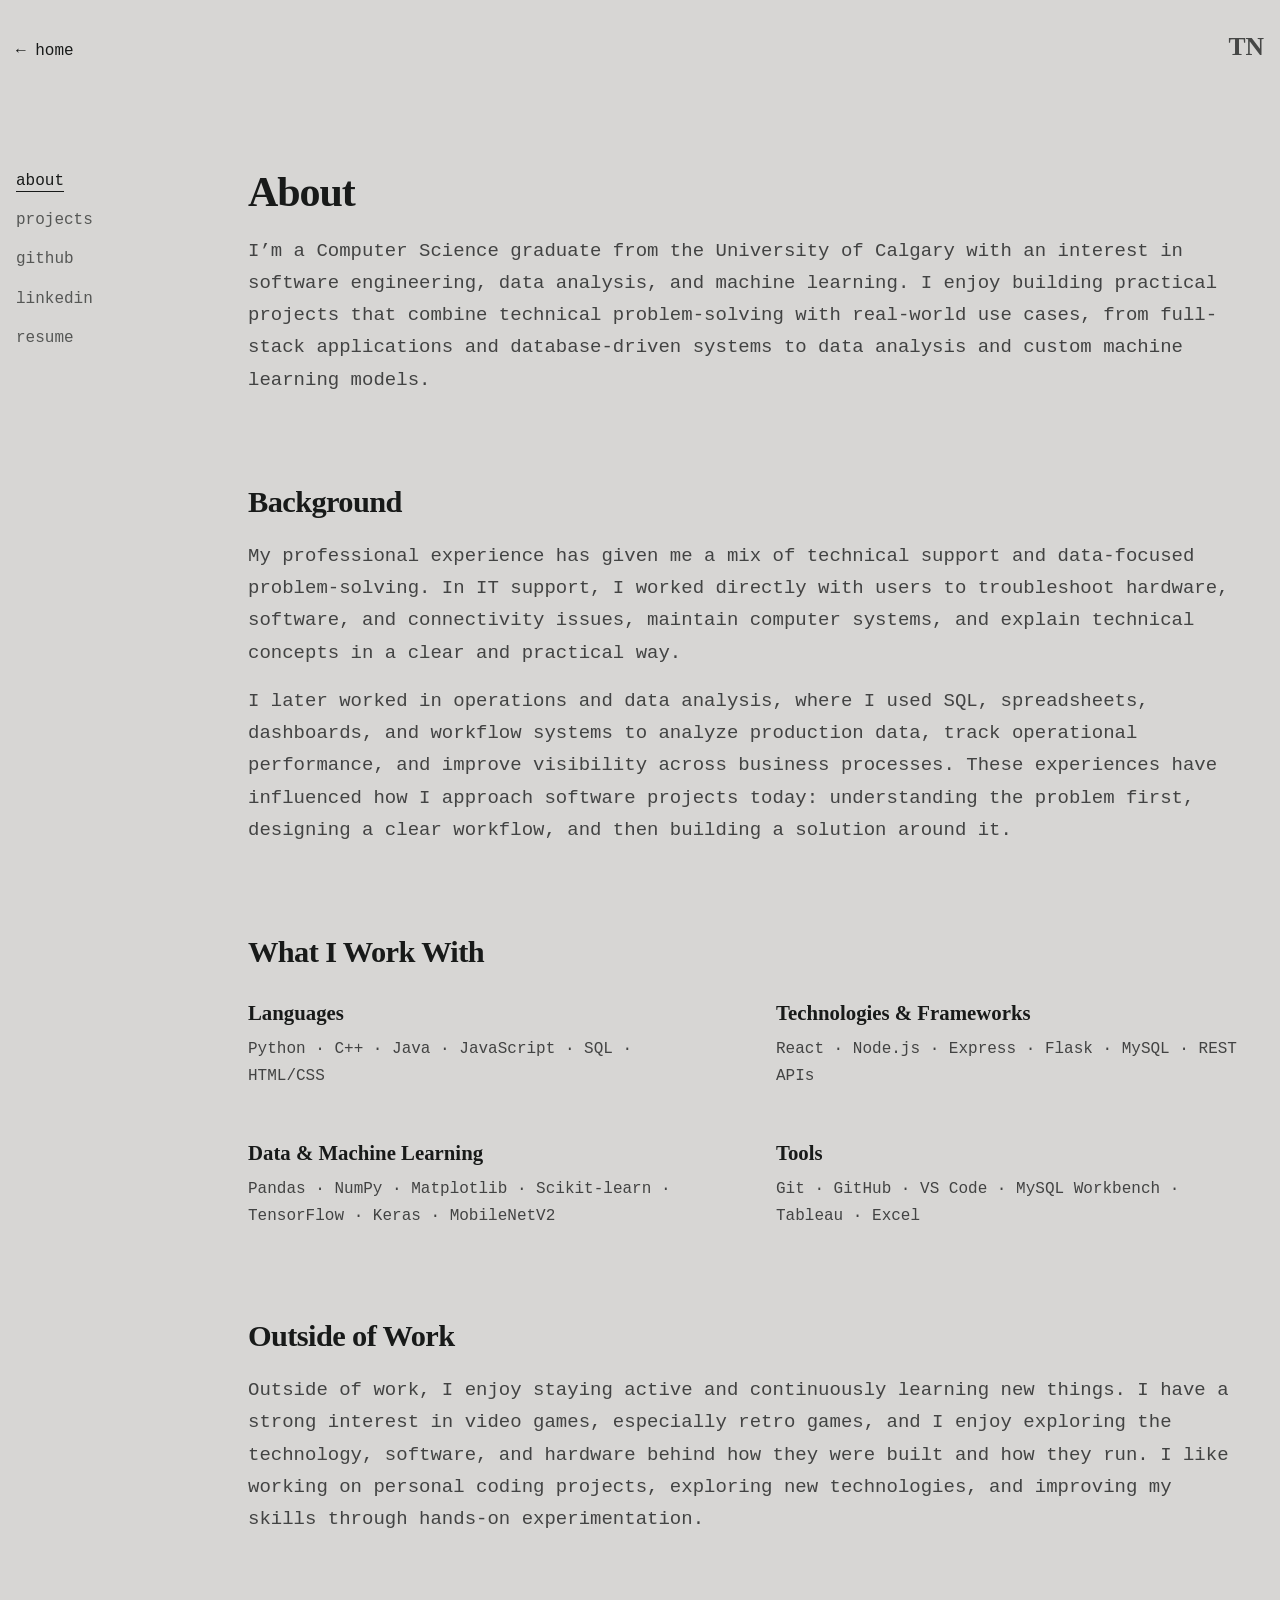
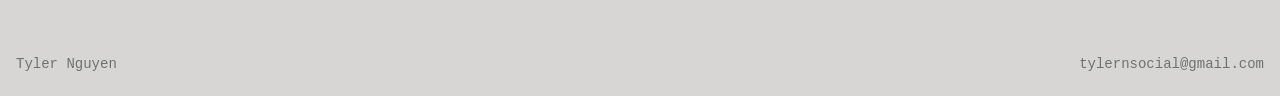
==== about.html @ 8c2e56aa "Add About page and styles for professional background and skills" ====
<!doctype html>
<html lang="en">
  <head>
    <meta charset="utf-8">
    <meta name="viewport" content="width=device-width, initial-scale=1">
    <meta
      name="description"
      content="About Tyler Nguyen, a Computer Science graduate interested in software engineering, data analysis, and machine learning."
    >
    <title>About | Tyler Nguyen</title>
    <link rel="icon" href="assets/favicon.png" type="image/png">
    <link rel="stylesheet" href="styles.css">
    <link rel="stylesheet" href="projects.css">
    <link rel="stylesheet" href="about.css">
  </head>
  <body class="projects-page about-page">
    <header class="projects-header">
      <a class="home-link" href="index.html" aria-label="Return to the portfolio home page">
        <span aria-hidden="true">&larr;</span> Home
      </a>
      <span class="projects-monogram" aria-hidden="true">TN</span>
    </header>

    <div class="projects-layout">
      <aside class="projects-nav" aria-label="Portfolio navigation">
        <nav>
          <a href="about.html" aria-current="page">about</a>
          <a href="projects.html">projects</a>
          <a href="https://github.com/tylernsocial" target="_blank" rel="noopener noreferrer">github</a>
          <a href="https://www.linkedin.com/in/tyler-nguyen47/" target="_blank" rel="noopener noreferrer">linkedin</a>
          <a href="#">resume</a>
        </nav>
      </aside>

      <main class="projects-main about-main">
        <article class="about-content">
          <section class="about-section about-section--intro" aria-labelledby="about-title">
            <h1 id="about-title">About</h1>
            <p class="about-lede">
              I’m a Computer Science graduate from the University of Calgary with an interest in software engineering, data analysis, and machine learning. I enjoy building practical projects that combine technical problem-solving with real-world use cases, from full-stack applications and database-driven systems to data analysis and custom machine learning models.
            </p>
          </section>

          <section class="about-section" aria-labelledby="background-title">
            <h2 id="background-title">Background</h2>
            <p>
              My professional experience has given me a mix of technical support and data-focused problem-solving. In IT support, I worked directly with users to troubleshoot hardware, software, and connectivity issues, maintain computer systems, and explain technical concepts in a clear and practical way.
            </p>
            <p>
              I later worked in operations and data analysis, where I used SQL, spreadsheets, dashboards, and workflow systems to analyze production data, track operational performance, and improve visibility across business processes. These experiences have influenced how I approach software projects today: understanding the problem first, designing a clear workflow, and then building a solution around it.
            </p>
          </section>

          <section class="about-section" aria-labelledby="skills-title">
            <h2 id="skills-title">What I Work With</h2>
            <dl class="about-skills">
              <div class="about-skill-group">
                <dt>Languages</dt>
                <dd>Python <span aria-hidden="true">&middot;</span> C++ <span aria-hidden="true">&middot;</span> Java <span aria-hidden="true">&middot;</span> JavaScript <span aria-hidden="true">&middot;</span> SQL <span aria-hidden="true">&middot;</span> HTML/CSS</dd>
              </div>

              <div class="about-skill-group">
                <dt>Technologies &amp; Frameworks</dt>
                <dd>React <span aria-hidden="true">&middot;</span> Node.js <span aria-hidden="true">&middot;</span> Express <span aria-hidden="true">&middot;</span> Flask <span aria-hidden="true">&middot;</span> MySQL <span aria-hidden="true">&middot;</span> REST APIs</dd>
              </div>

              <div class="about-skill-group">
                <dt>Data &amp; Machine Learning</dt>
                <dd>Pandas <span aria-hidden="true">&middot;</span> NumPy <span aria-hidden="true">&middot;</span> Matplotlib <span aria-hidden="true">&middot;</span> Scikit-learn <span aria-hidden="true">&middot;</span> TensorFlow <span aria-hidden="true">&middot;</span> Keras <span aria-hidden="true">&middot;</span> MobileNetV2</dd>
              </div>

              <div class="about-skill-group">
                <dt>Tools</dt>
                <dd>Git <span aria-hidden="true">&middot;</span> GitHub <span aria-hidden="true">&middot;</span> VS Code <span aria-hidden="true">&middot;</span> MySQL Workbench <span aria-hidden="true">&middot;</span> Tableau <span aria-hidden="true">&middot;</span> Excel</dd>
              </div>
            </dl>
          </section>

          <section class="about-section" aria-labelledby="outside-work-title">
            <h2 id="outside-work-title">Outside of Work</h2>
            <p>
              Outside of work, I enjoy staying active and continuously learning new things. I have a strong interest in video games, especially retro games, and I enjoy exploring the technology, software, and hardware behind how they were built and how they run. I like working on personal coding projects, exploring new technologies, and improving my skills through hands-on experimentation.
            </p>
          </section>
        </article>
      </main>
    </div>

    <footer class="projects-footer">
      <span>Tyler Nguyen</span>
      <a href="mailto:tylernsocial@gmail.com">tylernsocial@gmail.com</a>
    </footer>
  </body>
</html>
---- styles.css ----
:root {
  color-scheme: light;
  --paper: #d7d6d4;
  --ink: #181a19;
  --muted: #6e726f;
  --line: rgb(24 26 25 / 16%);
  --accent: #000000;
  --accent-soft: #dce5df;
  --sans: Inter, ui-sans-serif, system-ui, -apple-system, BlinkMacSystemFont, "Segoe UI", sans-serif;
  --mono: "Courier New", Courier, "SFMono-Regular", Consolas, "Liberation Mono", monospace;
}

* {
  box-sizing: border-box;
}

html {
  scroll-behavior: smooth;
}

body {
  margin: 0;
  background: var(--paper);
  color: var(--ink);
  font-family: var(--sans);
}

a {
  color: inherit;
  text-decoration: none;
}

.portfolio-content {
  display: flex;
  flex-direction: column;
  min-height: 100vh;
  opacity: 0;
  position: relative;
  overflow: hidden;
}

.portfolio-content::before {
  content: "";
  position: fixed;
  inset: 0;
  pointer-events: none;
  background:
    linear-gradient(90deg, rgb(255 255 255 / 14%) 1px, transparent 1px),
    linear-gradient(rgb(255 255 255 / 12%) 1px, transparent 1px);
  background-size: 8rem 8rem;
  opacity: 0.22;
}

.portfolio-content--visible {
  opacity: 1;
  transition: opacity 500ms ease-out 150ms;
}

main {
  display: flex;
  flex: 1;
  align-items: center;
  justify-content: center;
  width: min(100%, calc(100% - 2rem));
  min-height: 100vh;
  margin-inline: auto;
  padding: clamp(2rem, 5vw, 4rem) 0;
}

.lanyard-scene {
  position: relative;
  display: flex;
  justify-content: center;
  width: min(100%, 23rem);
}

.badge-holder {
  position: relative;
  z-index: 2;
  width: min(100%, 19.5rem);
  min-height: auto;
  padding: 1.22rem;
  border: 1px solid rgb(24 26 25 / 9%);
  border-radius: 9px;
  background: rgb(218 218 216 / 62%);
  
}

.badge-holder::before {
  content: "";
  position: absolute;
  inset: 0.55rem;
  border: 1px solid rgb(24 26 25 / 6%);
  border-radius: 12px;
  background: rgb(228 228 226 / 30%);
  pointer-events: none;
}

.badge-card {
  position: relative;
  z-index: 1;
  display: flex;
  flex-direction: column;
  min-height: auto;
}

h1,
h2,
p {
  overflow-wrap: anywhere;
}

h1 {
  margin: 0;
}

.badge-name {
  color: rgb(24 26 25 / 78%);
  font-family: Georgia, "Times New Roman", serif;
  font-size: clamp(1.85rem, 6vw, 2.35rem);
  font-weight: 600;
  letter-spacing: 0;
  line-height: 0.98;
  margin-top: 0.7rem;
}

.id-photo {
  display: grid;
  place-items: center;
  width: 100%;
  border-radius: 6px;
  background: rgb(238 238 236 / 58%);
  box-shadow: inset 0 0 0 1px rgb(255 255 255 / 17%);
  overflow: hidden;
}

.id-photo img {
  display: block;
  width: 100%;
  height: auto;
}

.badge-links {
  display: flex;
  flex-wrap: wrap;
  gap: 0.2rem 0.65rem;
  margin-top: 0.55rem;
  font-family: var(--mono);
  font-size: 0.72rem;
  line-height: 1.25;
  text-transform: lowercase;
}

.badge-links a {
  display: inline-block;
  padding: 0;
  color: var(--ink);
  transition: color 140ms ease;
}

.badge-links a:last-child {
  flex-basis: 100%;
}

.badge-links a:hover,
.badge-links a:focus-visible {
  color: var(--accent);
  text-decoration: underline;
  text-underline-offset: 0.12em;
  outline: none;
}

.badge-footer {
  display: flex;
  align-items: baseline;
  justify-content: space-between;
  gap: 1rem;
  margin-top: 1.85rem;
  padding-top: 0;
}

.badge-brand {
  flex: 0 0 auto;
  color: rgb(24 26 25 / 76%);
  font-family: Georgia, "Times New Roman", serif;
  font-size: 1.85rem;
  font-weight: 600;
  letter-spacing: 0.03em;
  line-height: 1;
}

.badge-email {
  min-width: 0;
  color: rgb(24 26 25 / 64%);
  font-family: var(--mono);
  font-size: 0.72rem;
  line-height: 1.2;
  overflow-wrap: anywhere;
  text-align: right;
}

.badge-email:hover,
.badge-email:focus-visible {
  color: var(--accent);
  text-decoration: underline;
  text-underline-offset: 0.12em;
  outline: none;
}

@media (max-width: 760px) {
  main {
    width: min(100% - 1.5rem, 26rem);
  }

  .lanyard-scene {
    width: 100%;
  }

  .badge-holder {
    width: min(100%, 18.5rem);
    padding: 1.05rem;
  }

  .badge-name {
    font-size: clamp(1.8rem, 8vw, 2.25rem);
  }

  .badge-footer {
    gap: 0.75rem;
  }

  .badge-email {
    font-size: 0.66rem;
  }
}

@media (max-height: 680px) and (min-width: 761px) {
  main {
    align-items: start;
  }

  .lanyard-scene {
    transform: scale(0.88);
    transform-origin: top center;
  }
}

@media (prefers-reduced-motion: reduce) {
  html {
    scroll-behavior: auto;
  }

  .portfolio-content--visible,
  .badge-links a,
  .badge-email {
    transition-duration: 1ms;
  }
}
---- projects.css ----
.projects-page {
  min-height: 100vh;
  background: var(--paper);
  font-family: var(--mono);
}

.projects-header,
.projects-footer,
.projects-layout {
  width: min(100% - 2rem, 78rem);
  margin-inline: auto;
}

.projects-header {
  display: flex;
  align-items: baseline;
  justify-content: space-between;
  padding-block: clamp(1.25rem, 3vw, 2rem);
}

.home-link,
.projects-footer,
.project-category,
.technology-list,
.project-links,
.gallery-item figcaption {
  font-family: var(--mono);
}

.home-link {
  font-size: clamp(0.9375rem, 1.3vw, 1rem);
  text-transform: lowercase;
}

.home-link:hover,
.home-link:focus-visible,
.projects-footer a:hover,
.projects-footer a:focus-visible {
  text-decoration: underline;
  text-underline-offset: 0.18em;
}

.home-link:focus-visible,
.projects-footer a:focus-visible,
.project-links a:focus-visible,
.gallery-button:focus-visible,
.lightbox button:focus-visible {
  outline: 2px solid var(--ink);
  outline-offset: 4px;
}

.projects-monogram {
  color: rgb(24 26 25 / 76%);
  font-family: Georgia, "Times New Roman", serif;
  font-size: 1.6rem;
  font-weight: 600;
}

.projects-layout {
  display: grid;
  grid-template-columns: 10.5rem minmax(0, 1fr);
  gap: clamp(2.5rem, 5vw, 5rem);
}

.projects-nav {
  position: sticky;
  top: 2rem;
  align-self: start;
  padding-top: clamp(2.75rem, 6vw, 4.75rem);
}

.projects-nav nav {
  display: flex;
  flex-direction: column;
  align-items: flex-start;
  gap: 1rem;
}

.projects-nav a {
  color: rgb(24 26 25 / 68%);
  font-size: clamp(0.9375rem, 1.3vw, 1rem);
  line-height: 1.45;
  text-transform: lowercase;
  transition: color 140ms ease;
}

.projects-nav a:hover,
.projects-nav a:focus-visible {
  color: var(--ink);
}

.projects-nav a:focus-visible {
  outline: 2px solid var(--ink);
  outline-offset: 4px;
}

.projects-nav a[aria-current="page"] {
  color: var(--ink);
  text-decoration: underline;
  text-decoration-thickness: 1px;
  text-underline-offset: 0.38em;
}

.projects-nav-group {
  display: flex;
  flex-direction: column;
  align-items: flex-start;
  gap: 0.85rem;
}

.projects-nav-submenu {
  display: flex;
  flex-direction: column;
  align-items: flex-start;
  gap: 0.7rem;
  padding-left: 0.8rem;
}

.projects-nav .projects-nav-submenu a {
  color: rgb(24 26 25 / 54%);
  font-size: 0.78rem;
  line-height: 1.4;
  text-transform: none;
}

.projects-nav .projects-nav-submenu a:hover,
.projects-nav .projects-nav-submenu a:focus-visible {
  color: var(--ink);
  text-decoration: underline;
  text-underline-offset: 0.2em;
}

.projects-main {
  display: block;
  width: 100%;
  min-height: 0;
  min-width: 0;
  margin: 0;
  padding: clamp(2.75rem, 6vw, 4.75rem) 0 clamp(4rem, 8vw, 6rem);
}

.project {
  scroll-margin-top: 2rem;
  margin-bottom: clamp(4.5rem, 8vw, 6.75rem);
}

.project-heading {
  display: block;
}

.project-category {
  margin: 0.65rem 0 0;
  color: var(--muted);
  font-size: clamp(0.9rem, 1.4vw, 1rem);
  line-height: 1.55;
}

.project h2 {
  margin: 0;
  color: var(--ink);
  font-family: Georgia, "Times New Roman", serif;
  font-size: clamp(2rem, 3.6vw, 2.625rem);
  font-weight: 600;
  letter-spacing: -0.025em;
  line-height: 1.08;
}

.project h3 {
  max-width: 62rem;
  margin: 0.85rem 0 0;
  color: rgb(24 26 25 / 82%);
  font-family: Georgia, "Times New Roman", serif;
  font-size: clamp(1.25rem, 2.4vw, 1.75rem);
  font-weight: 500;
  letter-spacing: -0.015em;
  line-height: 1.3;
}

.project-description {
  max-width: 62rem;
  margin: 1.25rem 0 0;
  color: rgb(24 26 25 / 78%);
  font-family: var(--mono);
  font-size: clamp(1.0625rem, 1.5vw, 1.1875rem);
  line-height: 1.65;
}

.technology-list {
  display: flex;
  flex-wrap: wrap;
  gap: 0.3rem 0.55rem;
  margin: 0.85rem 0 0;
  padding: 0;
  color: rgb(24 26 25 / 74%);
  font-size: clamp(0.9rem, 1.4vw, 1rem);
  line-height: 1.55;
  list-style: none;
}

.technology-list li {
  display: inline-flex;
  gap: 0.55rem;
}

.technology-list li:not(:last-child)::after {
  content: "\00b7";
  color: rgb(24 26 25 / 38%);
}

.project-gallery {
  display: grid;
  grid-template-columns: repeat(4, minmax(0, 1fr));
  gap: clamp(0.75rem, 1.6vw, 1.1rem);
  margin-top: clamp(2rem, 4vw, 2.75rem);
}

.gallery-item {
  min-width: 0;
  margin: 0;
}

.gallery-button {
  position: relative;
  display: block;
  width: 100%;
  aspect-ratio: 613 / 790;
  padding: 0;
  border: 1px solid rgb(24 26 25 / 9%);
  border-radius: 2px;
  background: transparent;
  cursor: zoom-in;
  overflow: hidden;
}

.gallery-button img {
  display: block;
  width: 100%;
  height: 100%;
  object-fit: cover;
  object-position: top;
  transition: opacity 160ms ease, transform 160ms ease;
}

.gallery-button img.gallery-image--focus-classifier {
  object-position: 18% top;
}

.gallery-button img.gallery-image--focus-logger {
  object-position: 78% top;
}

.gallery-button > video {
  display: block;
  width: 100%;
  height: 100%;
  object-fit: cover;
  transition: opacity 160ms ease, transform 160ms ease;
}

.gallery-button:hover img,
.gallery-button:focus-visible img,
.gallery-button:hover > video,
.gallery-button:focus-visible > video {
  opacity: 0.88;
  transform: scale(1.01);
}

.gallery-button--video {
  background: rgb(24 26 25 / 5%);
}

.gallery-button--video > video {
  position: absolute;
  inset: 0;
  aspect-ratio: auto;
  object-position: center;
}

.video-play-indicator {
  position: absolute;
  z-index: 1;
  top: 50%;
  left: 50%;
  display: grid;
  place-items: center;
  width: 2.8rem;
  height: 2.8rem;
  padding-left: 0.12rem;
  border: 1px solid rgb(255 255 255 / 72%);
  border-radius: 999px;
  background: rgb(9 10 9 / 64%);
  color: #fff;
  font: 0.9rem/1 var(--mono);
  transform: translate(-50%, -50%);
  transition: background 160ms ease, transform 160ms ease;
}

.gallery-button--video:hover .video-play-indicator,
.gallery-button--video:focus-visible .video-play-indicator {
  background: rgb(9 10 9 / 78%);
  transform: translate(-50%, -50%) scale(1.04);
}

.gallery-item figcaption {
  margin-top: 0.65rem;
  color: rgb(24 26 25 / 70%);
  font-size: clamp(0.8125rem, 1.2vw, 0.875rem);
  line-height: 1.45;
}

.project-note {
  max-width: 56rem;
  margin: 1.75rem 0 0;
  color: rgb(24 26 25 / 70%);
  font-family: var(--mono);
  font-size: clamp(0.875rem, 1.2vw, 0.9375rem);
  line-height: 1.6;
}

.project-note--links {
  margin-top: 0.6rem;
}

.project-links {
  display: flex;
  flex-wrap: wrap;
  gap: 0.75rem 1.5rem;
  margin-top: 0.85rem;
}

.project-links a {
  display: inline-flex;
  align-items: center;
  gap: 0.4rem;
  padding-block: 0.2rem;
  font-size: clamp(0.9rem, 1.3vw, 0.96rem);
  text-decoration: underline;
  text-decoration-color: rgb(24 26 25 / 28%);
  text-underline-offset: 0.2em;
  transition: text-decoration-color 150ms ease;
}

.project-links a:hover,
.project-links a:focus-visible {
  text-decoration-color: currentColor;
}

.projects-footer {
  display: flex;
  justify-content: space-between;
  gap: 1rem;
  padding-block: 1.5rem;
  color: var(--muted);
  font-size: 0.875rem;
}

body.lightbox-open {
  overflow: hidden;
}

.lightbox[hidden] {
  display: none;
}

.lightbox {
  position: fixed;
  z-index: 2000;
  inset: 0;
  display: grid;
  grid-template-columns: minmax(3rem, 1fr) minmax(0, auto) minmax(3rem, 1fr);
  place-items: center;
  padding: clamp(3.75rem, 7vw, 5.5rem) clamp(0.75rem, 3vw, 2.5rem) clamp(1rem, 3vw, 2rem);
  background: rgb(9 10 9 / 90%);
  animation: lightbox-in 160ms ease-out;
}

.lightbox-content {
  grid-column: 2;
  display: grid;
  place-items: center;
  max-width: 100%;
  margin: 0;
}

.lightbox-image {
  display: block;
  max-width: min(82vw, 68rem);
  max-height: calc(100vh - 8.5rem);
  max-height: calc(100dvh - 8.5rem);
  border-radius: 3px;
  box-shadow: 0 1rem 4rem rgb(0 0 0 / 40%);
  object-fit: contain;
}

.lightbox-video {
  display: block;
  width: min(82vw, 68rem);
  aspect-ratio: 1534 / 720;
  max-width: 100%;
  max-height: calc(100vh - 8.5rem);
  max-height: calc(100dvh - 8.5rem);
  border-radius: 3px;
  box-shadow: 0 1rem 4rem rgb(0 0 0 / 40%);
  background: #000;
  object-fit: contain;
}

.lightbox-image[hidden],
.lightbox-video[hidden] {
  display: none;
}

.lightbox-caption {
  margin-top: 0.75rem;
  color: rgb(255 255 255 / 82%);
  font: 0.875rem/1.45 var(--mono);
  text-align: center;
}

.lightbox-count {
  margin-top: 0.25rem;
  color: rgb(255 255 255 / 52%);
  font: 0.8125rem/1.4 var(--mono);
}

.lightbox button {
  border: 1px solid rgb(255 255 255 / 28%);
  background: rgb(0 0 0 / 26%);
  color: #fff;
  cursor: pointer;
}

.lightbox button:hover {
  background: rgb(255 255 255 / 14%);
}

.lightbox button:focus-visible {
  outline-color: #fff;
}

.lightbox-close {
  position: absolute;
  top: max(1rem, env(safe-area-inset-top));
  right: max(1rem, env(safe-area-inset-right));
  display: grid;
  place-items: center;
  width: 2.75rem;
  height: 2.75rem;
  border-radius: 999px;
  font: 300 1.6rem/1 var(--mono);
}

.lightbox-arrow {
  display: grid;
  place-items: center;
  width: 2.75rem;
  height: 2.75rem;
  border-radius: 999px;
  font: 1rem/1 var(--mono);
}

.lightbox-arrow--previous {
  grid-column: 1;
  justify-self: start;
}

.lightbox-arrow--next {
  grid-column: 3;
  justify-self: end;
}

@keyframes lightbox-in {
  from { opacity: 0; }
  to { opacity: 1; }
}

@media (max-width: 880px) {
  .projects-layout {
    display: block;
  }

  .projects-nav {
    position: sticky;
    z-index: 20;
    top: 0;
    width: 100%;
    padding: 0.85rem 0;
    background: rgb(215 214 212 / 96%);
    overflow-x: auto;
    scrollbar-width: none;
  }

  .projects-nav::-webkit-scrollbar {
    display: none;
  }

  .projects-nav nav {
    align-items: center;
    flex-direction: row;
    gap: 1.25rem;
    width: max-content;
  }

  .projects-nav-group,
  .projects-nav-submenu {
    flex-direction: row;
    align-items: center;
  }

  .projects-nav-group {
    gap: 1rem;
  }

  .projects-nav-submenu {
    gap: 1rem;
    padding-left: 0;
  }

  .projects-nav .projects-nav-submenu a {
    font-size: 0.78rem;
    white-space: nowrap;
  }

  .project {
    scroll-margin-top: 5rem;
  }

  .project-gallery {
    grid-template-columns: repeat(2, minmax(0, 1fr));
  }
}

@media (max-width: 520px) {
  .projects-header,
  .projects-footer,
  .projects-layout {
    width: min(100% - 1.5rem, 78rem);
  }

  .project-gallery {
    grid-template-columns: repeat(2, minmax(0, 1fr));
  }

  .projects-footer {
    flex-direction: column;
  }

  .lightbox {
    grid-template-columns: 1fr 1fr;
    align-content: center;
    gap: 1rem;
    padding-inline: 0.75rem;
  }

  .lightbox-content {
    grid-column: 1 / -1;
    grid-row: 1;
  }

  .lightbox-image {
    max-width: calc(100vw - 1.5rem);
    max-height: calc(100vh - 10rem);
    max-height: calc(100dvh - 10rem);
  }

  .lightbox-video {
    width: calc(100vw - 1.5rem);
    max-height: calc(100vh - 10rem);
    max-height: calc(100dvh - 10rem);
  }

  .lightbox-arrow--previous,
  .lightbox-arrow--next {
    grid-row: 2;
  }

  .lightbox-arrow--previous {
    grid-column: 1;
    justify-self: end;
  }

  .lightbox-arrow--next {
    grid-column: 2;
    justify-self: start;
  }
}

@media (prefers-reduced-motion: reduce) {
  .lightbox {
    animation-duration: 1ms;
  }

  .gallery-button img,
  .gallery-button > video,
  .video-play-indicator,
  .project-links a {
    transition-duration: 1ms;
  }
}
---- about.css ----
.about-main {
  max-width: 62rem;
}

.about-content {
  width: 100%;
}

.about-section {
  margin-top: clamp(3.75rem, 7vw, 5.5rem);
}

.about-section--intro {
  margin-top: 0;
}

.about-content h1,
.about-content h2,
.about-skills dt {
  color: var(--ink);
  font-family: Georgia, "Times New Roman", serif;
}

.about-content h1 {
  margin: 0;
  font-size: clamp(2rem, 3.6vw, 2.625rem);
  font-weight: 600;
  letter-spacing: -0.025em;
  line-height: 1.08;
}

.about-content h2 {
  margin: 0;
  font-size: clamp(1.5rem, 2.6vw, 1.9rem);
  font-weight: 600;
  letter-spacing: -0.02em;
  line-height: 1.2;
}

.about-content p,
.about-skills dd {
  max-width: 62rem;
  color: rgb(24 26 25 / 78%);
  font-family: var(--mono);
  font-size: clamp(1.0625rem, 1.5vw, 1.1875rem);
  line-height: 1.7;
}

.about-content p {
  margin: 1.2rem 0 0;
}

.about-content p + p {
  margin-top: 1rem;
}

.about-lede {
  max-width: 60rem;
}

.about-skills {
  display: grid;
  grid-template-columns: repeat(2, minmax(0, 1fr));
  gap: clamp(2rem, 4vw, 3rem) clamp(2rem, 5vw, 4rem);
  margin: 1.75rem 0 0;
}

.about-skill-group {
  min-width: 0;
}

.about-skills dt {
  font-size: clamp(1.1rem, 1.8vw, 1.3rem);
  font-weight: 600;
  line-height: 1.3;
}

.about-skills dd {
  margin: 0.65rem 0 0;
  font-size: clamp(0.9375rem, 1.35vw, 1rem);
  line-height: 1.7;
}

@media (max-width: 680px) {
  .about-skills {
    grid-template-columns: 1fr;
  }
}
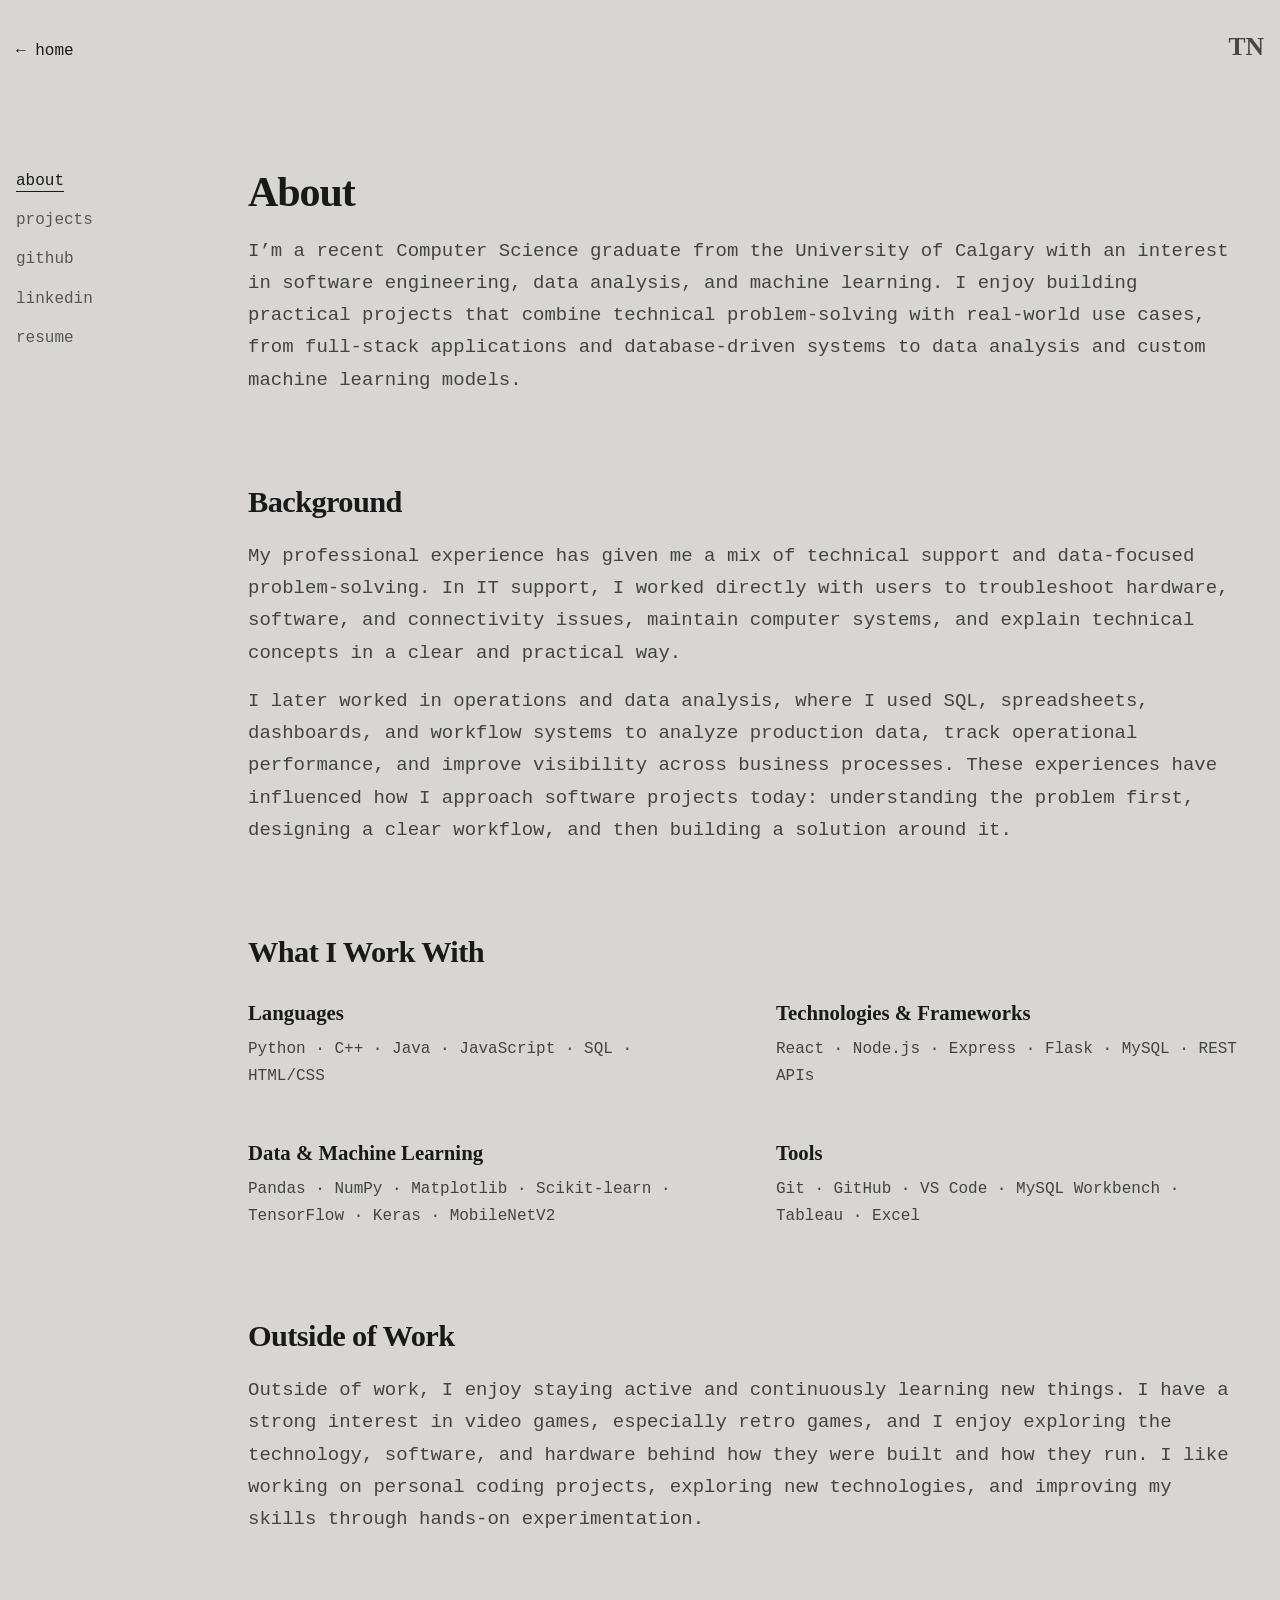
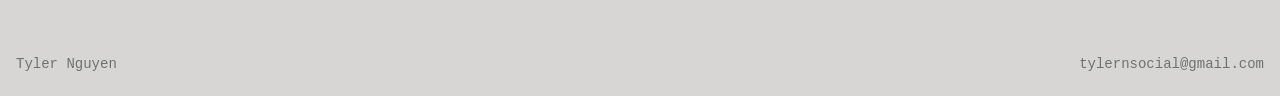
==== commit 6263e8cf: "Update introduction in About section to reflect recent graduation" ====
--- a/about.html
+++ b/about.html
@@ -37,7 +37,7 @@
           <section class="about-section about-section--intro" aria-labelledby="about-title">
             <h1 id="about-title">About</h1>
             <p class="about-lede">
-              I’m a Computer Science graduate from the University of Calgary with an interest in software engineering, data analysis, and machine learning. I enjoy building practical projects that combine technical problem-solving with real-world use cases, from full-stack applications and database-driven systems to data analysis and custom machine learning models.
+              I’m a recent Computer Science graduate from the University of Calgary with an interest in software engineering, data analysis, and machine learning. I enjoy building practical projects that combine technical problem-solving with real-world use cases, from full-stack applications and database-driven systems to data analysis and custom machine learning models.
             </p>
           </section>
 
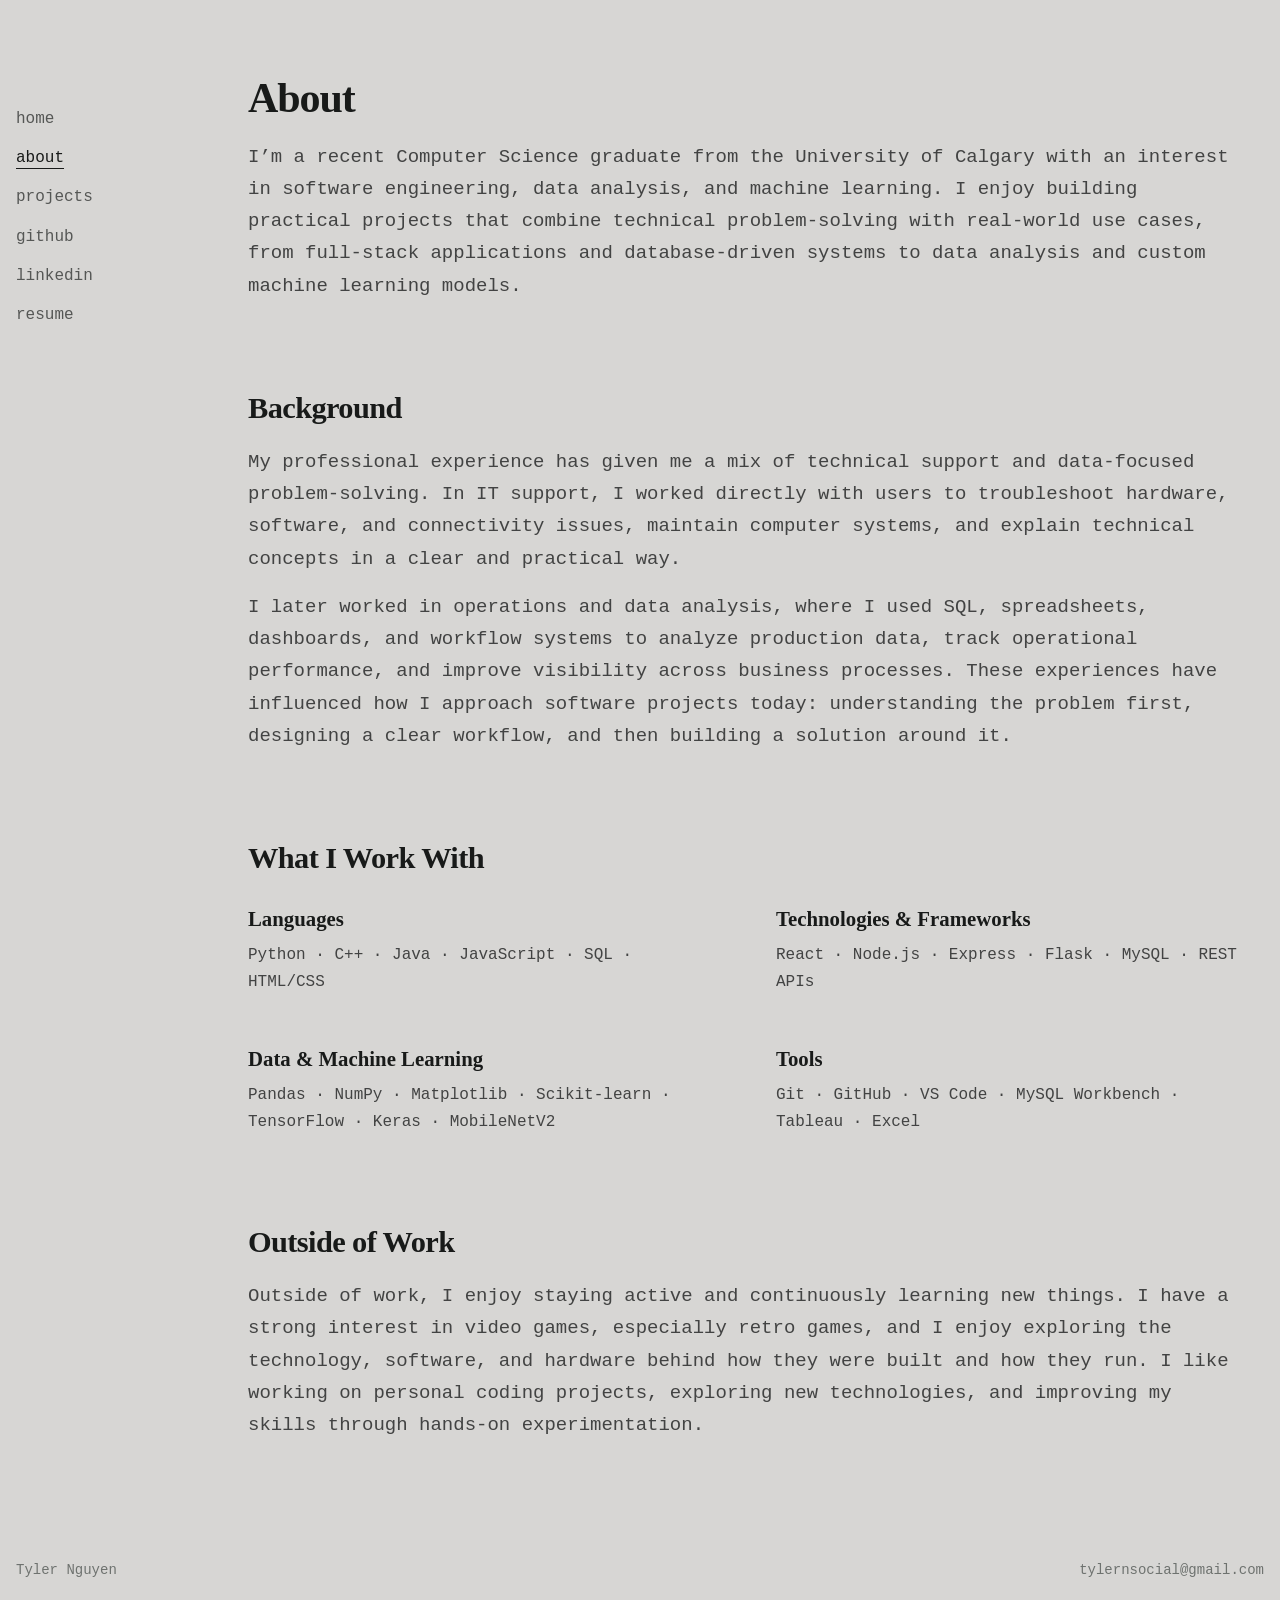
==== commit 1a18e21e: "Refactor navigation structure by removing header elements and simplifying links in About and Project" ====
--- a/about.html
+++ b/about.html
@@ -14,16 +14,10 @@
     <link rel="stylesheet" href="about.css">
   </head>
   <body class="projects-page about-page">
-    <header class="projects-header">
-      <a class="home-link" href="index.html" aria-label="Return to the portfolio home page">
-        <span aria-hidden="true">&larr;</span> Home
-      </a>
-      <span class="projects-monogram" aria-hidden="true">TN</span>
-    </header>
-
     <div class="projects-layout">
       <aside class="projects-nav" aria-label="Portfolio navigation">
         <nav>
+          <a href="index.html" aria-label="Return to the portfolio home page">home</a>
           <a href="about.html" aria-current="page">about</a>
           <a href="projects.html">projects</a>
           <a href="https://github.com/tylernsocial" target="_blank" rel="noopener noreferrer">github</a>
--- a/projects.css
+++ b/projects.css
@@ -4,21 +4,12 @@
   font-family: var(--mono);
 }
 
-.projects-header,
 .projects-footer,
 .projects-layout {
   width: min(100% - 2rem, 78rem);
   margin-inline: auto;
 }
 
-.projects-header {
-  display: flex;
-  align-items: baseline;
-  justify-content: space-between;
-  padding-block: clamp(1.25rem, 3vw, 2rem);
-}
-
-.home-link,
 .projects-footer,
 .project-category,
 .technology-list,
@@ -27,33 +18,18 @@
   font-family: var(--mono);
 }
 
-.home-link {
-  font-size: clamp(0.9375rem, 1.3vw, 1rem);
-  text-transform: lowercase;
-}
-
-.home-link:hover,
-.home-link:focus-visible,
 .projects-footer a:hover,
 .projects-footer a:focus-visible {
   text-decoration: underline;
   text-underline-offset: 0.18em;
 }
 
-.home-link:focus-visible,
 .projects-footer a:focus-visible,
 .project-links a:focus-visible,
 .gallery-button:focus-visible,
 .lightbox button:focus-visible {
   outline: 2px solid var(--ink);
   outline-offset: 4px;
-}
-
-.projects-monogram {
-  color: rgb(24 26 25 / 76%);
-  font-family: Georgia, "Times New Roman", serif;
-  font-size: 1.6rem;
-  font-weight: 600;
 }
 
 .projects-layout {
@@ -531,7 +507,6 @@
 }
 
 @media (max-width: 520px) {
-  .projects-header,
   .projects-footer,
   .projects-layout {
     width: min(100% - 1.5rem, 78rem);
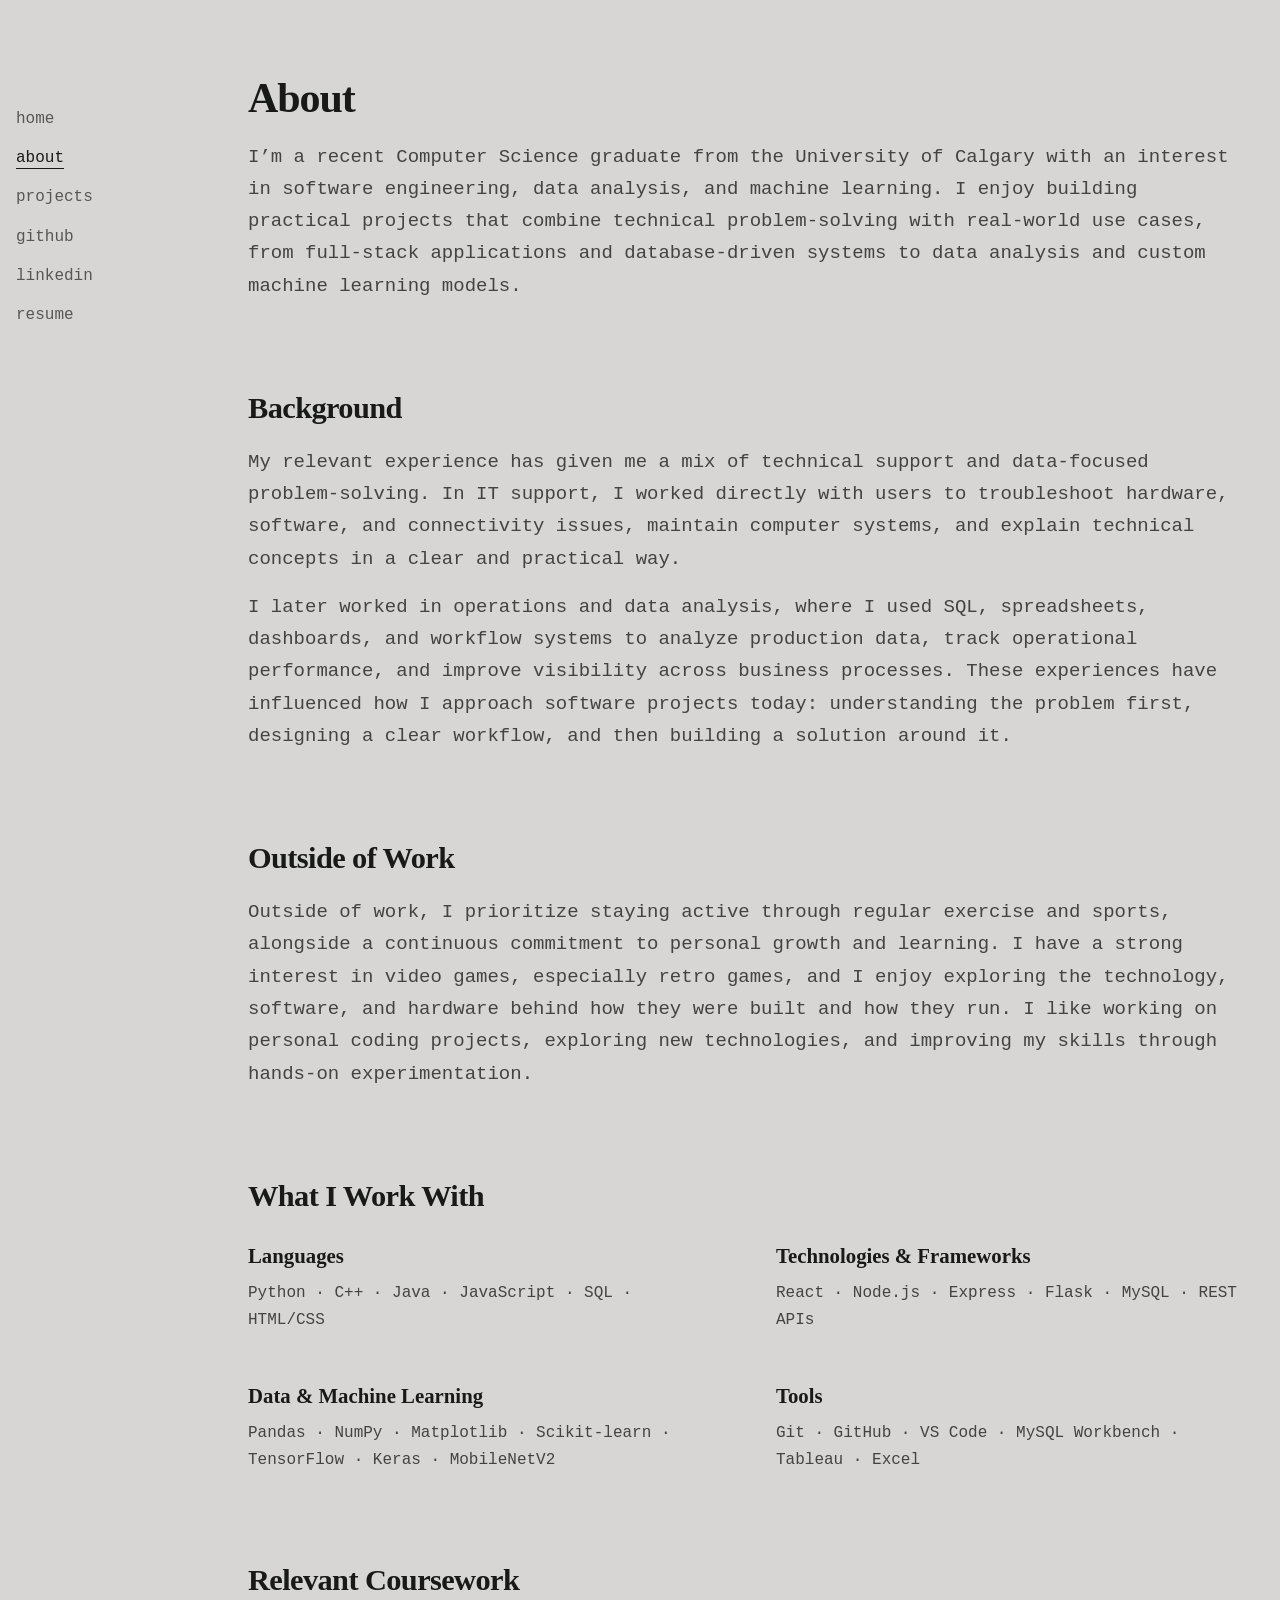
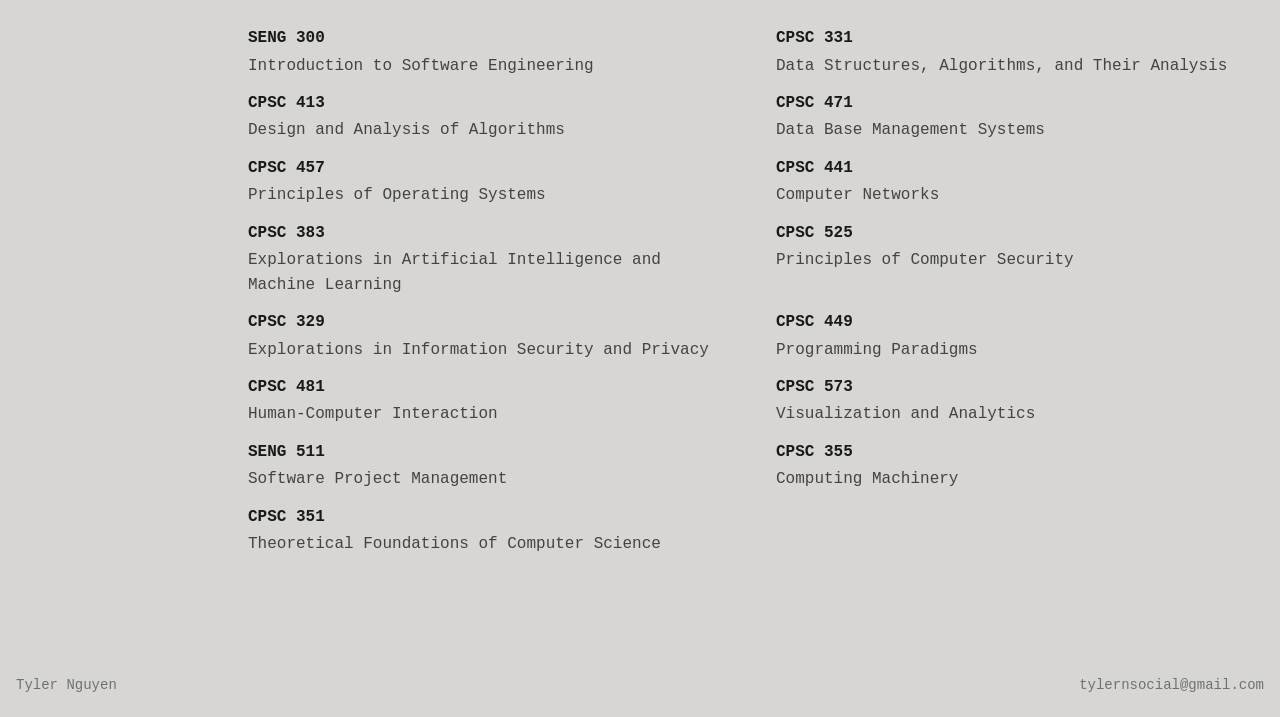
==== commit bb875e21: "Add coursework section and enhance outside work description in About page" ====
--- a/about.html
+++ b/about.html
@@ -38,10 +38,17 @@
           <section class="about-section" aria-labelledby="background-title">
             <h2 id="background-title">Background</h2>
             <p>
-              My professional experience has given me a mix of technical support and data-focused problem-solving. In IT support, I worked directly with users to troubleshoot hardware, software, and connectivity issues, maintain computer systems, and explain technical concepts in a clear and practical way.
+              My relevant experience has given me a mix of technical support and data-focused problem-solving. In IT support, I worked directly with users to troubleshoot hardware, software, and connectivity issues, maintain computer systems, and explain technical concepts in a clear and practical way.
             </p>
             <p>
               I later worked in operations and data analysis, where I used SQL, spreadsheets, dashboards, and workflow systems to analyze production data, track operational performance, and improve visibility across business processes. These experiences have influenced how I approach software projects today: understanding the problem first, designing a clear workflow, and then building a solution around it.
+            </p>
+          </section>
+
+          <section class="about-section" aria-labelledby="outside-work-title">
+            <h2 id="outside-work-title">Outside of Work</h2>
+            <p>
+              Outside of work, I prioritize staying active through regular exercise and sports, alongside a continuous commitment to personal growth and learning. I have a strong interest in video games, especially retro games, and I enjoy exploring the technology, software, and hardware behind how they were built and how they run. I like working on personal coding projects, exploring new technologies, and improving my skills through hands-on experimentation.
             </p>
           </section>
 
@@ -70,12 +77,27 @@
             </dl>
           </section>
 
-          <section class="about-section" aria-labelledby="outside-work-title">
-            <h2 id="outside-work-title">Outside of Work</h2>
-            <p>
-              Outside of work, I enjoy staying active and continuously learning new things. I have a strong interest in video games, especially retro games, and I enjoy exploring the technology, software, and hardware behind how they were built and how they run. I like working on personal coding projects, exploring new technologies, and improving my skills through hands-on experimentation.
-            </p>
+          <section class="about-section" aria-labelledby="coursework-title">
+            <h2 id="coursework-title">Relevant Coursework</h2>
+            <ul class="coursework-list">
+              <li><span class="course-code">SENG 300</span> Introduction to Software Engineering</li>
+              <li><span class="course-code">CPSC 331</span> Data Structures, Algorithms, and Their Analysis</li>
+              <li><span class="course-code">CPSC 413</span> Design and Analysis of Algorithms</li>
+              <li><span class="course-code">CPSC 471</span> Data Base Management Systems</li>
+              <li><span class="course-code">CPSC 457</span> Principles of Operating Systems</li>
+              <li><span class="course-code">CPSC 441</span> Computer Networks</li>
+              <li><span class="course-code">CPSC 383</span> Explorations in Artificial Intelligence and Machine Learning</li>
+              <li><span class="course-code">CPSC 525</span> Principles of Computer Security</li>
+              <li><span class="course-code">CPSC 329</span> Explorations in Information Security and Privacy</li>
+              <li><span class="course-code">CPSC 449</span> Programming Paradigms</li>
+              <li><span class="course-code">CPSC 481</span> Human-Computer Interaction</li>
+              <li><span class="course-code">CPSC 573</span> Visualization and Analytics</li>
+              <li><span class="course-code">SENG 511</span> Software Project Management</li>
+              <li><span class="course-code">CPSC 355</span> Computing Machinery</li>
+              <li><span class="course-code">CPSC 351</span> Theoretical Foundations of Computer Science</li>
+            </ul>
           </section>
+
         </article>
       </main>
     </div>
--- a/about.css
+++ b/about.css
@@ -81,8 +81,33 @@
   line-height: 1.7;
 }
 
+.coursework-list {
+  display: grid;
+  grid-template-columns: repeat(2, minmax(0, 1fr));
+  gap: 0.8rem clamp(2rem, 5vw, 4rem);
+  margin: 1.75rem 0 0;
+  padding: 0;
+  color: rgb(24 26 25 / 78%);
+  font-family: var(--mono);
+  font-size: clamp(0.9375rem, 1.35vw, 1rem);
+  line-height: 1.55;
+  list-style: none;
+}
+
+.coursework-list li {
+  min-width: 0;
+}
+
+.course-code {
+  display: block;
+  margin-bottom: 0.15rem;
+  color: var(--ink);
+  font-weight: 700;
+}
+
 @media (max-width: 680px) {
-  .about-skills {
+  .about-skills,
+  .coursework-list {
     grid-template-columns: 1fr;
   }
 }
